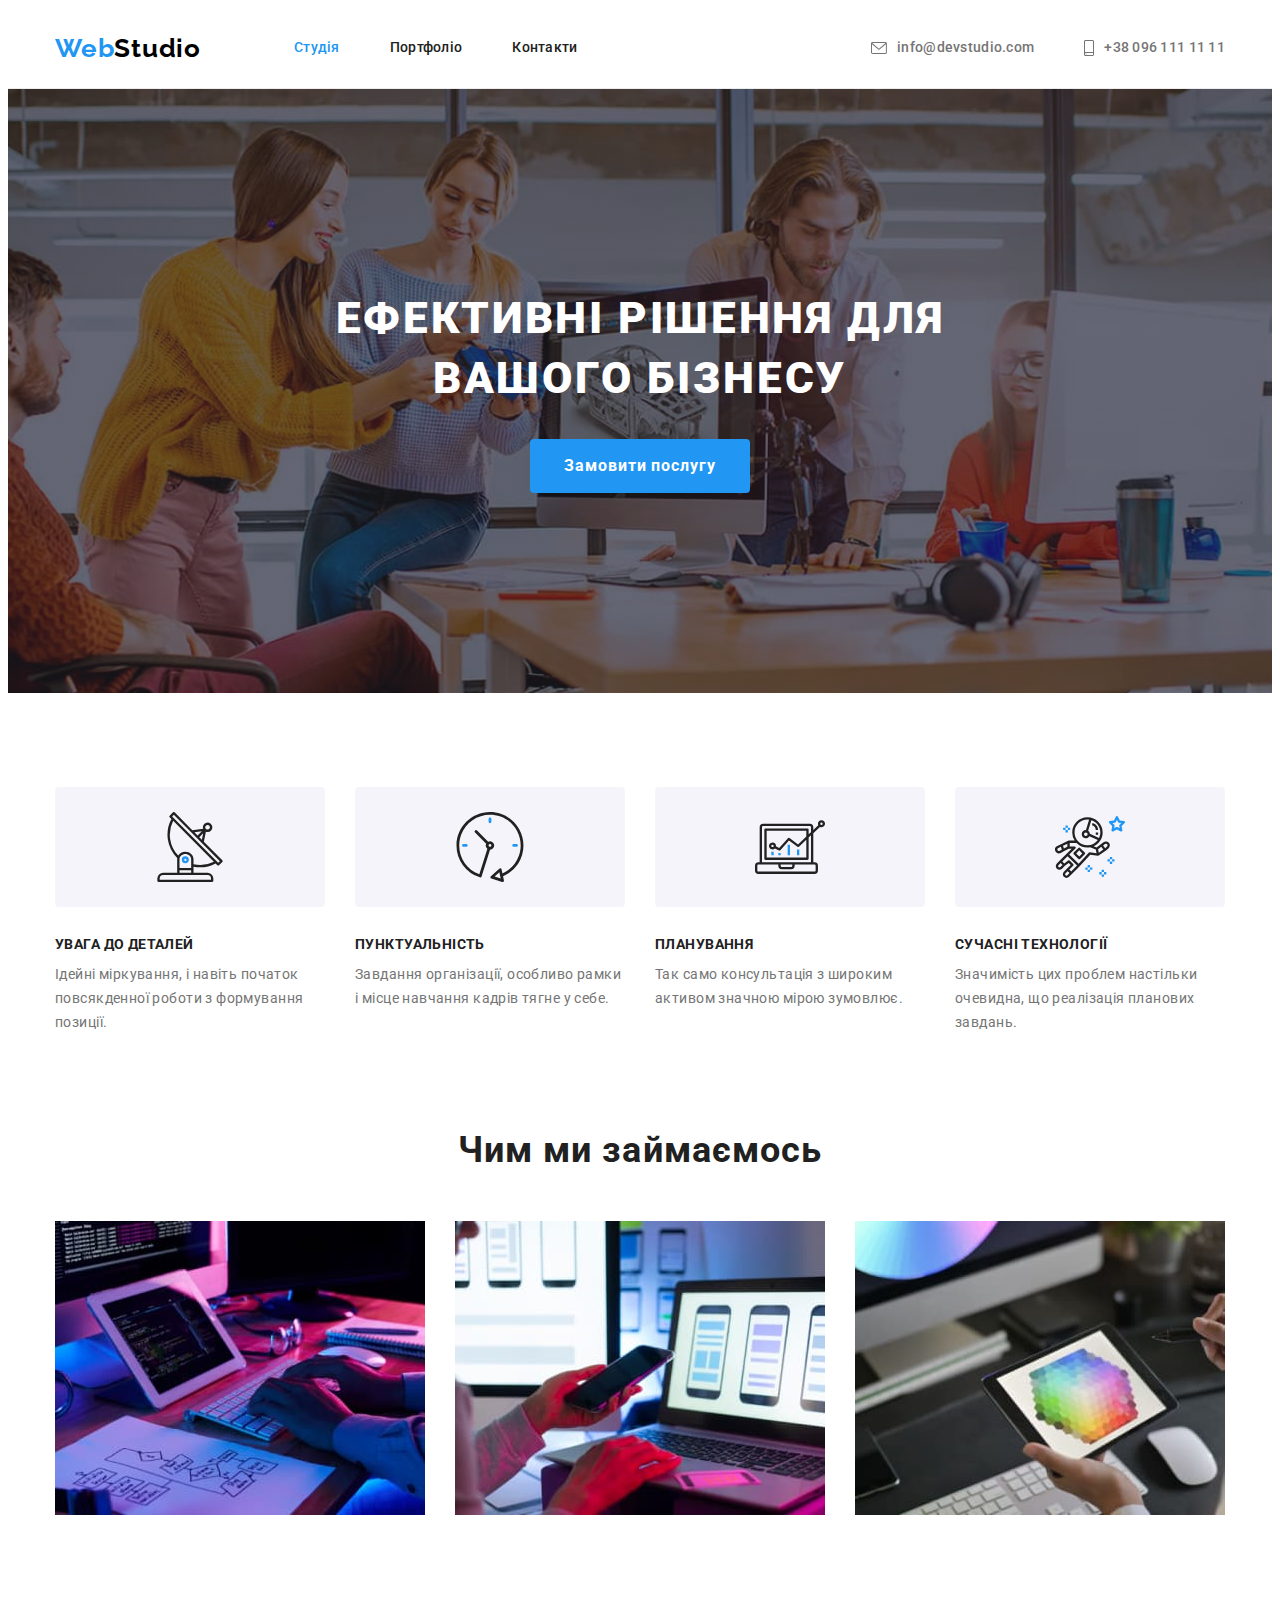
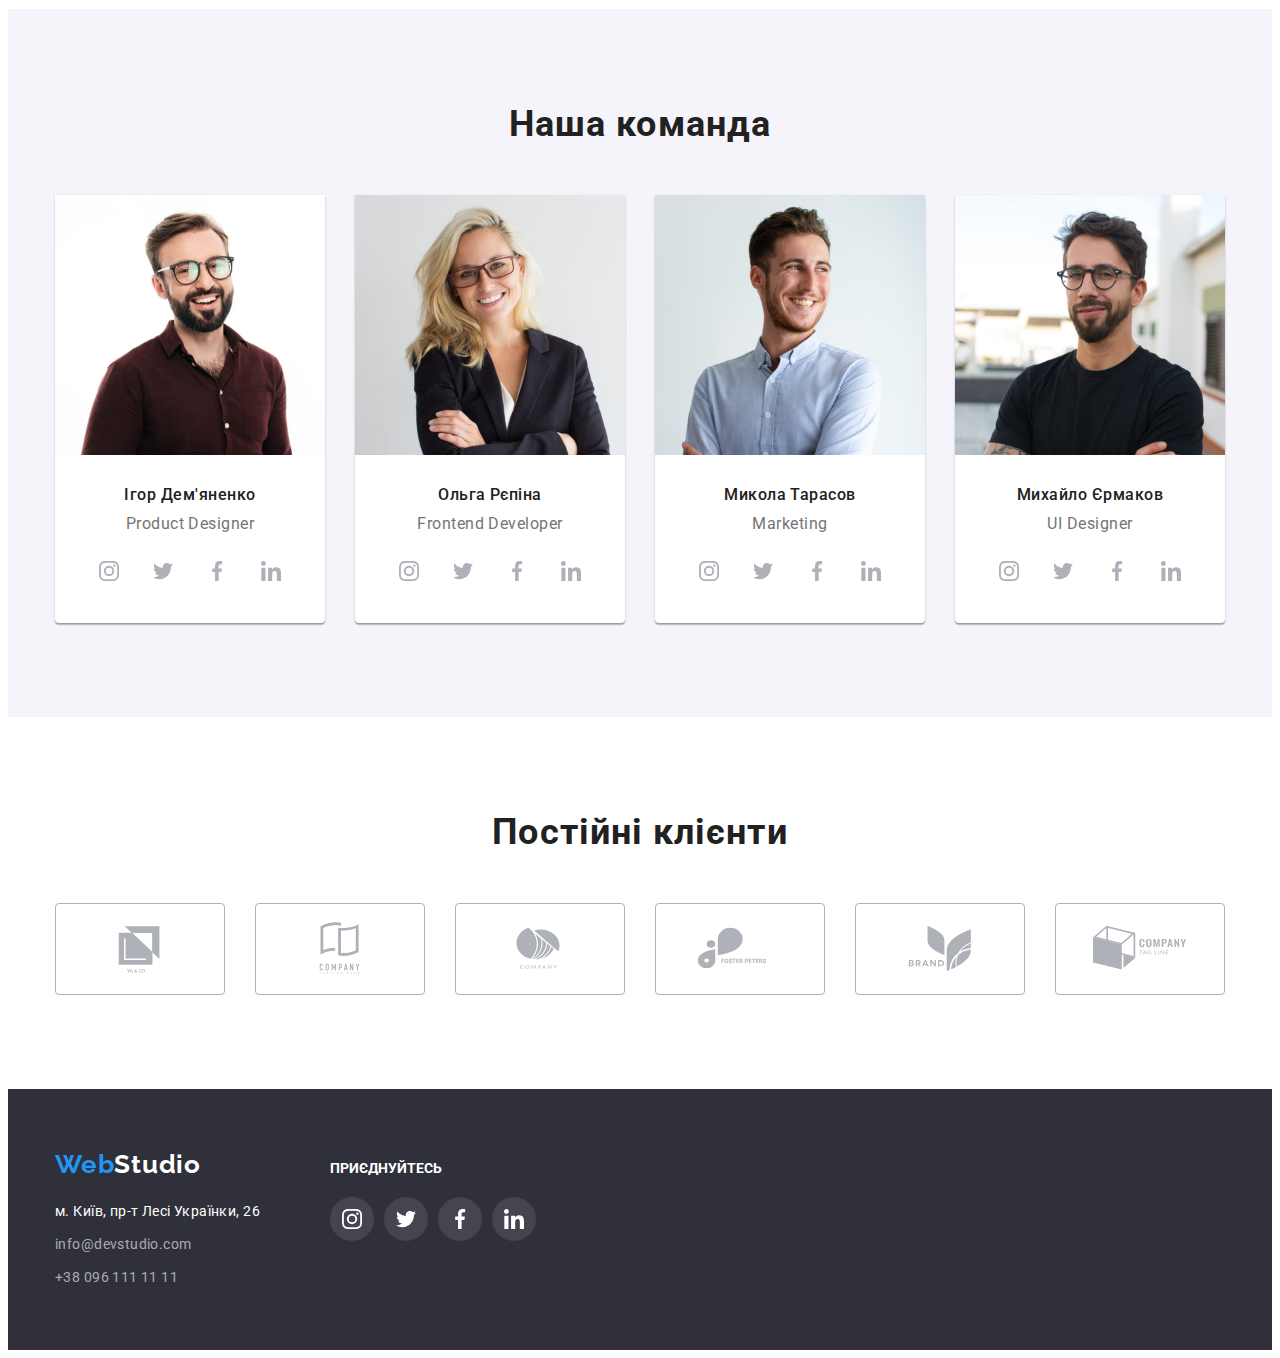
==== index.html @ 2b55fa8c "HW-05 ver1" ====
<!DOCTYPE html>
<html lang="uk">
  <head>
    <meta charset="UTF-8" />
    <meta http-equiv="X-UA-Compatible" content="IE=edge" />
    <meta name="viewport" content="width=device-width, initial-scale=1.0" />
    <title>webstudio</title>
    <link rel="preconnect" href="https://fonts.googleapis.com" />
    <link rel="preconnect" href="https://fonts.gstatic.com" crossorigin />
    <link
      href="https://fonts.googleapis.com/css2?family=Raleway:wght@700&family=Roboto:wght@400;500;700;900&display=swap"
      rel="stylesheet"
    />
    <link
      rel="stylesheet"
      href="https://cdnjs.cloudflare.com/ajax/libs/modern-normalize/1.1.0/modern-normalize.min.css"
      integrity="sha512-wpPYUAdjBVSE4KJnH1VR1HeZfpl1ub8YT/NKx4PuQ5NmX2tKuGu6U/JRp5y+Y8XG2tV+wKQpNHVUX03MfMFn9Q=="
      crossorigin="anonymous"
      referrerpolicy="no-referrer"
    />
    <link rel="stylesheet" href="./css/styles.css" />
  </head>
  <body>
    <header class="header">
      <div class="container header-container">
        <nav class="header-navigation">
          <a class="header-logo link" href="./index.html"
            ><span class="logo-accent">Web</span>Studio</a
          >
          <ul class="container-links list">
            <li>
              <a class="header-link current" href="./index.html">Студія</a>
            </li>
            <li>
              <a class="header-link" href="./portfolio.html">Портфоліо</a>
            </li>
            <li>
              <a class="header-link" href="#">Контакти</a>
            </li>
          </ul>
        </nav>
        <ul class="header-contact list">
          <li>
            <a class="contact-mail" href="mailto:info@devstudio.com">
              <svg class="icon-mail" width="16" height="12">
                <use href="./images/icons.svg#icon-mail"></use>
              </svg>
              info@devstudio.com</a
            >
          </li>
          <li>
            <a class="contact-tel" href="tel:+380961111111">
              <svg class="icon-tel" width="10" height="16">
                <use href="./images/icons.svg#icon-smartphone"></use>
              </svg>
              +38 096 111 11 11</a
            >
          </li>
        </ul>
      </div>
    </header>
    <main class="main">
      <section class="section-hero">
        <h1 class="headline">
          Ефективні рішення для <br />
          вашого бізнесу
        </h1>
        <button class="btn" type="button">Замовити послугу</button>
      </section>
      <section class="section section-benefits">
        <div class="cont-benefits container">
          <h2 class="subject visually-hidden">наші переваги</h2>
          <ul class="benefits-list list">
            <li class="benefits-item">
              <div class="benefits-icon">
                <svg width="70" height="70">
                  <use href="./images/icons.svg#icon-antenna"></use>
                </svg>
              </div>
              <h3 class="subtitle">Увага до деталей</h3>
              <p class="text">
                Ідейні міркування, і навіть початок повсякденної роботи з
                формування позиції.
              </p>
            </li>
            <li class="benefits-item">
              <div class="benefits-icon">
                <svg width="70" height="70">
                  <use href="./images/icons.svg#icon-clock"></use>
                </svg>
              </div>
              <h3 class="subtitle">Пунктуальність</h3>
              <p class="text">
                Завдання організації, особливо рамки і місце навчання кадрів
                тягне у себе.
              </p>
            </li>
            <li class="benefits-item">
              <div class="benefits-icon">
                <svg width="70" height="70">
                  <use href="./images/icons.svg#icon-diagram"></use>
                </svg>
              </div>
              <h3 class="subtitle">Планування</h3>
              <p class="text">
                Так само консультація з широким активом значною мірою зумовлює.
              </p>
            </li>
            <li class="benefits-item">
              <div class="benefits-icon">
                <svg width="70" height="70">
                  <use href="./images/icons.svg#icon-astronaut"></use>
                </svg>
              </div>
              <h3 class="subtitle">Сучасні технології</h3>
              <p class="text">
                Значимість цих проблем настільки очевидна, що реалізація
                планових завдань.
              </p>
            </li>
          </ul>
        </div>
      </section>
      <section class="section section-work">
        <div class="container">
          <h3 class="middle-section">Чим ми займаємось</h3>
          <ul class="work-list list">
            <li>
              <img
                src="./images/hw_img1.jpg"
                alt="людина програмує перед монітором"
                width="370"
                height="294"
              />
            </li>
            <li>
              <img
                src="./images/hw_img2.jpg"
                alt="людина працює за ноутбуком та смартфоном"
                width="370"
                height="294"
              />
            </li>
            <li>
              <img
                src="./images/hw_img3.jpg"
                alt="людина працює на планшеті"
                width="370"
                height="294"
              />
            </li>
          </ul>
        </div>
      </section>
      <section class="section section-team">
        <div class="team-section container">
          <h2 class="team-title">Наша команда</h2>
          <ul class="team-book list">
            <li class="team-list">
              <img
                src="./images/worker1.jpg"
                alt="чоловік в окулярах"
                width="270"
                height="260"
              />
              <div class="team-name">
                <h3 class="team-subtitle">Ігор Дем'яненко</h3>
                <p class="team-text">Product Designer</p>
                <ul class="team-soc-list list">
                  <li class="team-soc-item">
                    <a
                      href="#"
                      class="team-soc-link link"
                      target="_blank"
                      rel="noopener noreferrer nofollow"
                    >
                      <svg class="team-soc-icon" width="20" height="20">
                        <use href="./images/icons.svg#icon-instagram"></use>
                      </svg>
                    </a>
                  </li>
                  <li class="team-soc-item">
                    <a
                      href="#"
                      class="team-soc-link link"
                      target="_blank"
                      rel="noopener noreferrer nofollow"
                    >
                      <svg class="team-soc-icon" width="20" height="20">
                        <use href="./images/icons.svg#icon-twitter"></use>
                      </svg>
                    </a>
                  </li>
                  <li class="team-soc-item">
                    <a
                      href="#"
                      class="team-soc-link link"
                      target="_blank"
                      rel="noopener noreferrer nofollow"
                    >
                      <svg class="team-soc-icon" width="20" height="20">
                        <use href="./images/icons.svg#icon-facebook"></use>
                      </svg>
                    </a>
                  </li>
                  <li class="team-soc-item">
                    <a
                      href="#"
                      class="team-soc-link link"
                      target="_blank"
                      rel="noopener noreferrer nofollow"
                    >
                      <svg class="team-soc-icon" width="20" height="20">
                        <use href="./images/icons.svg#icon-linkedin"></use>
                      </svg>
                    </a>
                  </li>
                </ul>
              </div>
            </li>
            <li class="team-list">
              <img
                src="./images/worker2.jpg"
                alt="жінка в окулярах"
                width="270"
                height="260"
              />
              <div class="team-name">
                <h3 class="team-subtitle">Ольга Рєпіна</h3>
                <p class="team-text">Frontend Developer</p>
                <ul class="team-soc-list list">
                  <li class="team-soc-item">
                    <a
                      href="#"
                      class="team-soc-link link"
                      target="_blank"
                      rel="noopener noreferrer nofollow"
                    >
                      <svg class="team-soc-icon" width="20" height="20">
                        <use href="./images/icons.svg#icon-instagram"></use>
                      </svg>
                    </a>
                  </li>
                  <li class="team-soc-item">
                    <a
                      href="#"
                      class="team-soc-link link"
                      target="_blank"
                      rel="noopener noreferrer nofollow"
                    >
                      <svg class="team-soc-icon" width="20" height="20">
                        <use href="./images/icons.svg#icon-twitter"></use>
                      </svg>
                    </a>
                  </li>
                  <li class="team-soc-item">
                    <a
                      href="#"
                      class="team-soc-link link"
                      target="_blank"
                      rel="noopener noreferrer nofollow"
                    >
                      <svg class="team-soc-icon" width="20" height="20">
                        <use href="./images/icons.svg#icon-facebook"></use>
                      </svg>
                    </a>
                  </li>
                  <li class="team-soc-item">
                    <a
                      href="#"
                      class="team-soc-link link"
                      target="_blank"
                      rel="noopener noreferrer nofollow"
                    >
                      <svg class="team-soc-icon" width="20" height="20">
                        <use href="./images/icons.svg#icon-linkedin"></use>
                      </svg>
                    </a>
                  </li>
                </ul>
              </div>
            </li>
            <li class="team-list">
              <img
                src="./images/worker3.jpg"
                alt="хлопець посміхається"
                width="270"
                height="260"
              />
              <div class="team-name">
                <h3 class="team-subtitle">Микола Тарасов</h3>
                <p class="team-text">Marketing</p>
                <ul class="team-soc-list list">
                  <li class="team-soc-item">
                    <a
                      href="#"
                      class="team-soc-link link"
                      target="_blank"
                      rel="noopener noreferrer nofollow"
                    >
                      <svg class="team-soc-icon" width="20" height="20">
                        <use href="./images/icons.svg#icon-instagram"></use>
                      </svg>
                    </a>
                  </li>
                  <li class="team-soc-item">
                    <a
                      href="#"
                      class="team-soc-link link"
                      target="_blank"
                      rel="noopener noreferrer nofollow"
                    >
                      <svg class="team-soc-icon" width="20" height="20">
                        <use href="./images/icons.svg#icon-twitter"></use>
                      </svg>
                    </a>
                  </li>
                  <li class="team-soc-item">
                    <a
                      href="#"
                      class="team-soc-link link"
                      target="_blank"
                      rel="noopener noreferrer nofollow"
                    >
                      <svg class="team-soc-icon" width="20" height="20">
                        <use href="./images/icons.svg#icon-facebook"></use>
                      </svg>
                    </a>
                  </li>
                  <li class="team-soc-item">
                    <a
                      href="#"
                      class="team-soc-link link"
                      target="_blank"
                      rel="noopener noreferrer nofollow"
                    >
                      <svg class="team-soc-icon" width="20" height="20">
                        <use href="./images/icons.svg#icon-linkedin"></use>
                      </svg>
                    </a>
                  </li>
                </ul>
              </div>
            </li>
            <li class="team-list">
              <img
                src="./images/worker4.jpg"
                alt="чоловік в окулярах"
                width="270"
                height="260"
              />
              <div class="team-name">
                <h3 class="team-subtitle">Михайло Єрмаков</h3>
                <p class="team-text">UI Designer</p>
                <ul class="team-soc-list list">
                  <li class="team-soc-item">
                    <a
                      href="#"
                      class="team-soc-link link"
                      target="_blank"
                      rel="noopener noreferrer nofollow"
                    >
                      <svg class="team-soc-icon" width="20" height="20">
                        <use href="./images/icons.svg#icon-instagram"></use>
                      </svg>
                    </a>
                  </li>
                  <li class="team-soc-item">
                    <a
                      href="#"
                      class="team-soc-link link"
                      target="_blank"
                      rel="noopener noreferrer nofollow"
                    >
                      <svg class="team-soc-icon" width="20" height="20">
                        <use href="./images/icons.svg#icon-twitter"></use>
                      </svg>
                    </a>
                  </li>
                  <li class="team-soc-item">
                    <a
                      href="#"
                      class="team-soc-link link"
                      target="_blank"
                      rel="noopener noreferrer nofollow"
                    >
                      <svg class="team-soc-icon" width="20" height="20">
                        <use href="./images/icons.svg#icon-facebook"></use>
                      </svg>
                    </a>
                  </li>
                  <li class="team-soc-item">
                    <a
                      href="#"
                      class="team-soc-link link"
                      target="_blank"
                      rel="noopener noreferrer nofollow"
                    >
                      <svg class="team-soc-icon" width="20" height="20">
                        <use href="./images/icons.svg#icon-linkedin"></use>
                      </svg>
                    </a>
                  </li>
                </ul>
              </div>
            </li>
          </ul>
        </div>
      </section>
      <section class="clients-section section">
        <div class="container">
          <h2 class="clients-title">Постійні клієнти</h2>
          <ul class="clients-list list">
            <li class="clients-item">
              <a href="#" class="clients-link link">
                <svg class="clients-icon" width="106" height="60">
                  <use href="./images/icons.svg#icon-logo1"></use>
                </svg>
              </a>
            </li>
            <li class="clients-item">
              <a href="#" class="clients-link link">
                <svg class="clients-icon" width="106" height="60">
                  <use href="./images/icons.svg#icon-logo2"></use>
                </svg>
              </a>
            </li>
            <li class="clients-item">
              <a href="#" class="clients-link link">
                <svg class="clients-icon" width="106" height="60">
                  <use href="./images/icons.svg#icon-logo3"></use>
                </svg>
              </a>
            </li>
            <li class="clients-item">
              <a href="#" class="clients-link link">
                <svg class="clients-icon" width="106" height="60">
                  <use href="./images/icons.svg#icon-logo4"></use>
                </svg>
              </a>
            </li>
            <li class="clients-item">
              <a href="#" class="clients-link link">
                <svg class="clients-icon" width="106" height="60">
                  <use href="./images/icons.svg#icon-logo5"></use>
                </svg>
              </a>
            </li>
            <li class="clients-item">
              <a href="#" class="clients-link link">
                <svg class="clients-icon" width="106" height="60">
                  <use href="./images/icons.svg#icon-logo6"></use>
                </svg>
              </a>
            </li>
          </ul>
        </div>
      </section>
    </main>
    <footer class="footer">
      <div class="all-footer container">
        <div class="left-footer">
          <a class="footer-logo link" href="./index.html"
            ><span class="logo-accent">Web</span>Studio</a
          >
          <address>
            <ul class="list">
              <li>
                <a
                  class="map"
                  href="https://goo.gl/maps/CPtrU1FHBa2aNyZL9"
                  target="_blank"
                  rel="noopener noreferrer nofollow"
                >
                  м. Київ, пр-т Лесі Українки, 26</a
                >
              </li>
              <li class="footer-mail">
                <a class="footer-contact" href="mailto:info@devstudio.com"
                  >info@devstudio.com</a
                >
              </li>
              <li class="footer-tel">
                <a class="footer-contact" href="tel:+380961111111"
                  >+38 096 111 11 11</a
                >
              </li>
            </ul>
          </address>
        </div>
        <div class="footcont-soc">
          <h2 class="footer-soc-title">приєднуйтесь</h2>
          <ul class="footer-soc-list list">
            <li class="footer-soc-item">
              <a
                href="#"
                class="footer-soc-link link"
                target="_blank"
                rel="noopener noreferrer nofollow"
              >
                <svg class="footer-soc-icon" width="20" height="20">
                  <use href="./images/icons.svg#icon-instagram"></use>
                </svg>
              </a>
            </li>
            <li class="footer-soc-item">
              <a
                href="#"
                class="footer-soc-link link"
                target="_blank"
                rel="noopener noreferrer nofollow"
              >
                <svg class="footer-soc-icon" width="20" height="20">
                  <use href="./images/icons.svg#icon-twitter"></use>
                </svg>
              </a>
            </li>
            <li class="footer-soc-item">
              <a
                href="#"
                class="footer-soc-link link"
                target="_blank"
                rel="noopener noreferrer nofollow"
              >
                <svg class="footer-soc-icon" width="20" height="20">
                  <use href="./images/icons.svg#icon-facebook"></use>
                </svg>
              </a>
            </li>
            <li class="footer-soc-item">
              <a
                href="#"
                class="footer-soc-link link"
                target="_blank"
                rel="noopener noreferrer nofollow"
              >
                <svg class="footer-soc-icon" width="20" height="20">
                  <use href="./images/icons.svg#icon-linkedin"></use>
                </svg>
              </a>
            </li>
          </ul>
        </div>
      </div>
    </footer>
  </body>
</html>
---- css/styles.css ----
:root {
  --primary-text-color: #757575;
  --title-text-color: #000000;
  --accent-color: #2196f3;
  --caption-text-color: #212121;
  --title-background-color: #2f303a;
  --btn-hover-bgcolor: #188ce8;

  /*наша команда*/
  --section-backgraund-color: #ffffff;
  --footer-contact-color: rgba(255, 255, 255, 0.6);
  --filter-bg-color: #f5f4fa;
  --soc-icon-color: #afb1b8;
}
html {
  box-sizing: border-box;
}
*,
*::before,
*::after {
  box-sizing: inherit;
}
h1,
h2,
h3,
h4,
h5,
h6 {
  margin: 0;
}
ul,
ol {
  margin: 0;
  padding-left: 0;
}
address {
  font-style: normal;
}
img {
  display: block;
  max-width: 100%;
  height: auto;
}
body {
  font-family: "Roboto", sans-serif;
  color: var(--primary-text-color);
  background-color: var(--section-backgraund-color);
}
/*клас конейнера загальний для div*/
.container {
  width: 1200px;
  padding-left: 15px;
  padding-right: 15px;
  margin: 0 auto;
}
.link {
  text-decoration: none;
}
.list {
  list-style: none;
}
/*---Header---*/
.header {
  border-bottom: 1px solid rgba(236, 236, 236, 1);
}
.header-container {
  display: flex;
  align-items: center;
}
.header-navigation {
  display: flex;
  align-items: center;
}
.header-logo {
  margin-right: 93px;
  font-family: "Raleway";
  font-style: normal;
  font-weight: 700;
  font-size: 26px;
  line-height: 1.19;
  letter-spacing: 0.03em;
  color: var(--title-text-color);
}
.logo-accent {
  font-family: "Raleway", sans-serif;
  font-style: normal;
  font-weight: 700;
  font-size: 26px;
  line-height: 1.19;
  letter-spacing: 0.03em;
  color: var(--accent-color);
}

.container-links {
  display: flex;
  gap: 50px;
}

.header-link {
  display: block;
  gap: 50px;
  padding-top: 32px;
  padding-bottom: 32px;

  font-weight: 500;
  font-size: 14px;
  line-height: 1.14;
  letter-spacing: 0.02em;
  color: var(--caption-text-color);
  text-decoration: none;
}
.header-link:hover,
.header-link:focus {
  color: var(--accent-color);
}
.header-contact {
  display: flex;
  gap: 50px;
  margin-left: auto;
}
.contact-mail,
.contact-tel {
  display: flex;
  padding-top: 32px;
  padding-bottom: 32px;

  font-weight: 500;
  font-size: 14px;
  line-height: 1.14;
  letter-spacing: 0.02em;
  color: var(--primary-text-color);
  text-decoration: none;
  align-items: center;
}
.icon-mail {
  display: inline-block;
  margin-right: 10px;
  fill: var(--primary-text-color);
}
.icon-tel {
  display: inline-block;
  margin-right: 10px;
  fill: var(--primary-text-color);
}

.contact-mail:hover .icon-mail,
.contact-mail:focus .icon-mail {
  fill: var(--accent-color);
}
.contact-tel:hover .icon-tel,
.contact-tel:focus .icon-tel {
  fill: var(--accent-color);
}
.contact-mail:hover,
.contact-mail:focus {
  color: var(--accent-color);
}
.contact-tel:hover,
.contact-tel:focus {
  color: var(--accent-color);
}
/*---HERO---*/
.section-hero {
  padding-top: 200px;
  padding-bottom: 200px;
  background-color: #c4c4c4;
  background-image: linear-gradient(
      rgba(47, 48, 58, 0.4),
      rgba(47, 48, 58, 0.4)
    ),
    url(../images/hero-bg.jpg);
  background-repeat: no-repeat;
  background-position: center;
  background-size: cover;
  max-width: 1600px;
  margin-left: auto;
  margin-right: auto;
  text-align: center;
}
.headline {
  margin-top: 0;
  margin-bottom: 30px;
  font-weight: 900;
  font-size: 44px;
  line-height: 1.36;
  text-align: center;
  letter-spacing: 0.06em;
  text-transform: uppercase;
  color: var(--section-backgraund-color);
}

.btn {
  min-width: 216px;
  padding: 10px 32px;
  border-radius: 4px;
  border-color: transparent;

  font-family: inherit;
  font-style: normal;
  font-weight: 700;
  font-size: 16px;
  line-height: 1.88;
  letter-spacing: 0.06em;
  color: var(--section-backgraund-color);
  background-color: var(--accent-color);
  cursor: pointer;
}
.btn:hover,
.btn:focus {
  background-color: var(--btn-hover-bgcolor);
  box-shadow: 0px 4px 4px rgba(0, 0, 0, 0.15);
  border-radius: 4px;
}
/*---Portfolio---*/
.filter-container {
  margin-bottom: 8px;
}
.section-filter {
  padding-top: 94px;
  padding-bottom: 94px;
}

.filter-list {
  display: flex;
  justify-content: center;
  gap: 8px;
}

.filter-btn {
  padding: 6px 22px;
  border: transparent;
  border-radius: 4px;
  gap: 8px;

  font-family: inherit;
  font-style: normal;
  font-weight: 500;
  font-size: 16px;
  line-height: 1.63;
  text-align: center;
  letter-spacing: 0.03em;
  color: var(--caption-text-color);
  background-color: var(--filter-bg-color);
  cursor: pointer;
}
.filter-btn:hover,
.filter-btn:focus {
  color: var(--section-backgraund-color);
  background-color: var(--accent-color);
  box-shadow: 0px 3px 1px rgba(0, 0, 0, 0.1), 0px 1px 2px rgba(0, 0, 0, 0.08),
    0px 2px 2px rgba(0, 0, 0, 0.12);
}
.visually-hidden {
  position: absolute;
  white-space: nowrap;
  width: 1px;
  height: 1px;
  overflow: hidden;
  border: 0;
  padding: 0;
  clip: rect(0 0 0 0);
  clip-path: inset(50%);
  margin: -1px;
}

.project-title {
  visibility: hidden;
  margin-bottom: 0px;
  font-size: 0px;
}
/*---Проекти-Контейнер-сітка---*/
.project-list {
  display: flex;
  flex-wrap: wrap;
  margin-top: 50px;
  gap: 30px;
}

.project-content {
  padding-top: 20px;
  padding-bottom: 20px;
  padding-left: 24px;
  padding-right: 24px;
  border-left: 1px solid #eeeeee;
  border-right: 1px solid #eeeeee;
  border-bottom: 1px solid #eeeeee;
}
/*---Наші переваги---*/
.section {
  padding-top: 94px;
  padding-bottom: 0px;
}
.cont-benefits {
  display: block;
}
.benefits-list {
  display: flex;
  flex-wrap: wrap;
}
.benefits-item {
  width: 270px;
  margin-right: 30px;
}
.benefits-list .benefits-item:nth-child(4n) {
  margin-right: 0px;
}
.subtitle {
  margin-bottom: 10px;

  font-weight: 700;
  font-size: 14px;
  line-height: 1.14;
  letter-spacing: 0.03em;
  text-transform: uppercase;
  color: var(--caption-text-color);
}
.text {
  margin-top: 0px;
  margin-bottom: 0px;

  font-size: 14px;
  line-height: 1.71;
  letter-spacing: 0.03em;
  color: var(--primary-text-color);
}
.benefits-icon {
  width: 270px;
  height: 120px;
  background-color: var(--filter-bg-color);
  border-radius: 4px;
  margin-bottom: 30px;
  display: flex;
  align-items: center;
  justify-content: center;
}
/*---Чим ми займаємось---*/
.section-work {
  padding-bottom: 94px;
}
.work-list {
  display: flex;
  gap: 30px;
}
.middle-section {
  margin-bottom: 50px;

  font-weight: 700;
  font-size: 36px;
  line-height: 42px;
  text-align: center;
  letter-spacing: 0.03em;
  color: var(--caption-text-color);
}
/*---Наша команда---*/
.section-team {
  padding-bottom: 94px;
  background-color: var(--filter-bg-color);
}
.team-title {
  margin-bottom: 50px;

  font-weight: 700;
  font-size: 36px;
  line-height: 1.17;
  text-align: center;
  letter-spacing: 0.03em;
  color: var(--caption-text-color);
}
.team-section {
  text-align: center;
}
.team-book {
  display: flex;
  gap: 30px;
}
.team-list {
  background-color: var(--section-backgraund-color);
  box-shadow: 0px 1px 3px rgba(0, 0, 0, 0.12), 0px 1px 1px rgba(0, 0, 0, 0.14),
    0px 2px 1px rgba(0, 0, 0, 0.2);
  border-radius: 0px 0px 4px 4px;
}
.team-name {
  padding-top: 30px;
  padding-bottom: 30px;
}
.team-subtitle {
  font-weight: 500;
  font-size: 16px;
  line-height: 1.19;
  text-align: center;
  letter-spacing: 0.03em;
  color: var(--caption-text-color);
}
.team-text {
  margin-top: 10px;
  margin-bottom: 16px;

  font-size: 16px;
  line-height: 1.19;
  text-align: center;
  letter-spacing: 0.03em;
  color: var(--primary-text-color);
}
.team-soc-list {
  display: flex;
  justify-content: center;
  gap: 10px;
}
.team-soc-item {
  width: 44px;
  height: 44px;
}
.team-soc-link {
  width: 100%;
  height: 100%;
  border-radius: 50%;
  display: flex;
  align-items: center;
  justify-content: center;
}
.team-soc-link:hover,
.team-soc-link:focus {
  background-color: var(--accent-color);
}
.team-soc-icon {
  fill: var(--soc-icon-color);
}
.team-soc-link:hover .team-soc-icon,
.team-soc-link:focus .team-soc-icon {
  fill: var(--section-backgraund-color);
}
.project-link {
  display: block;
  text-decoration: none;
}
.project-link:hover,
.project-link:focus {
  box-shadow: 0px 1px 1px rgba(0, 0, 0, 0.12), 0px 4px 4px rgba(0, 0, 0, 0.06),
    1px 4px 6px rgba(0, 0, 0, 0.16);
}
.project-caption {
  font-weight: 700;
  font-size: 18px;
  line-height: 2;
  letter-spacing: 0.06em;
  color: var(--caption-text-color);
}
.project-text {
  margin-top: 4px;
  margin-bottom: 0;

  font-size: 16px;
  line-height: 1.88;
  letter-spacing: 0.03em;
  color: var(--primary-text-color);
}
/*---Клієнти---*/
.clients-section {
  padding-bottom: 94px;
}
.clients-title {
  font-weight: 700;
  font-size: 36px;
  line-height: 1.17;
  text-align: center;
  letter-spacing: 0.03em;
  color: var(--caption-text-color);
  margin-bottom: 50px;
}
.clients-list {
  display: flex;
  gap: 30px;
}

.clients-item {
  width: 170px;
  height: 92px;
}
.clients-link {
  width: 100%;
  height: 100%;
  border: 1px solid #afb1b8;
  border-radius: 4px;
  display: flex;
  align-items: center;
  justify-content: center;
}

.clients-icon {
  fill: var(--soc-icon-color);
}
.clients-link:hover,
.clients-link:focus {
  border: 1px solid #2196f3;
}
.clients-link:hover .clients-icon,
.clients-link:focus .clients-icon {
  fill: var(--accent-color);
}
/*---Footer---*/
.footer {
  padding-top: 60px;
  padding-bottom: 60px;
  background-color: var(--title-background-color);
}
address {
  margin-top: 20px;
}
.map {
  font-size: 14px;
  line-height: 1.71;
  letter-spacing: 0.03em;
  color: var(--section-backgraund-color);
  text-decoration: none;
}
.map:hover,
.map:focus {
  color: var(--accent-color);
}
.footer-mail {
  margin-top: 9px;
}
.footer-tel {
  margin-top: 9px;
}
.footer-contact {
  margin-top: 9px;

  font-size: 14px;
  line-height: 1.71;
  letter-spacing: 0.03em;
  color: var(--footer-contact-color);
  text-decoration: none;
}
.footer-contact:hover,
.footer-contact:focus {
  color: var(--accent-color);
}
.footer-logo {
  font-family: "Raleway";
  font-style: normal;
  font-weight: 700;
  font-size: 26px;
  line-height: 1.19;
  letter-spacing: 0.03em;
  color: var(--section-backgraund-color);
}
.current {
  color: var(--accent-color);
}
.all-footer {
  display: flex;
  align-items: baseline;
}
.left-footer {
  margin-right: 70px;
}
.footer-soc-title {
  margin-bottom: 20px;
  color: var(--section-backgraund-color);
  font-size: 14px;
  font-weight: 700;
  line-height: 1.14;
  text-transform: uppercase;
}
.footer-soc-list {
  display: flex;

  padding-left: 0px;
  margin: 0px;
  gap: 10px;
}
.footer-soc-link:hover,
.footer-soc-link:focus {
  background-color: var(--accent-color);
}
.footer-soc-link {
  display: flex;
  width: 44px;
  height: 44px;
  border-radius: 50%;
  align-items: center;
  justify-content: center;
  background-color: rgba(255, 255, 255, 0.1);
}

.footer-soc-icon {
  fill: var(--section-backgraund-color);
}
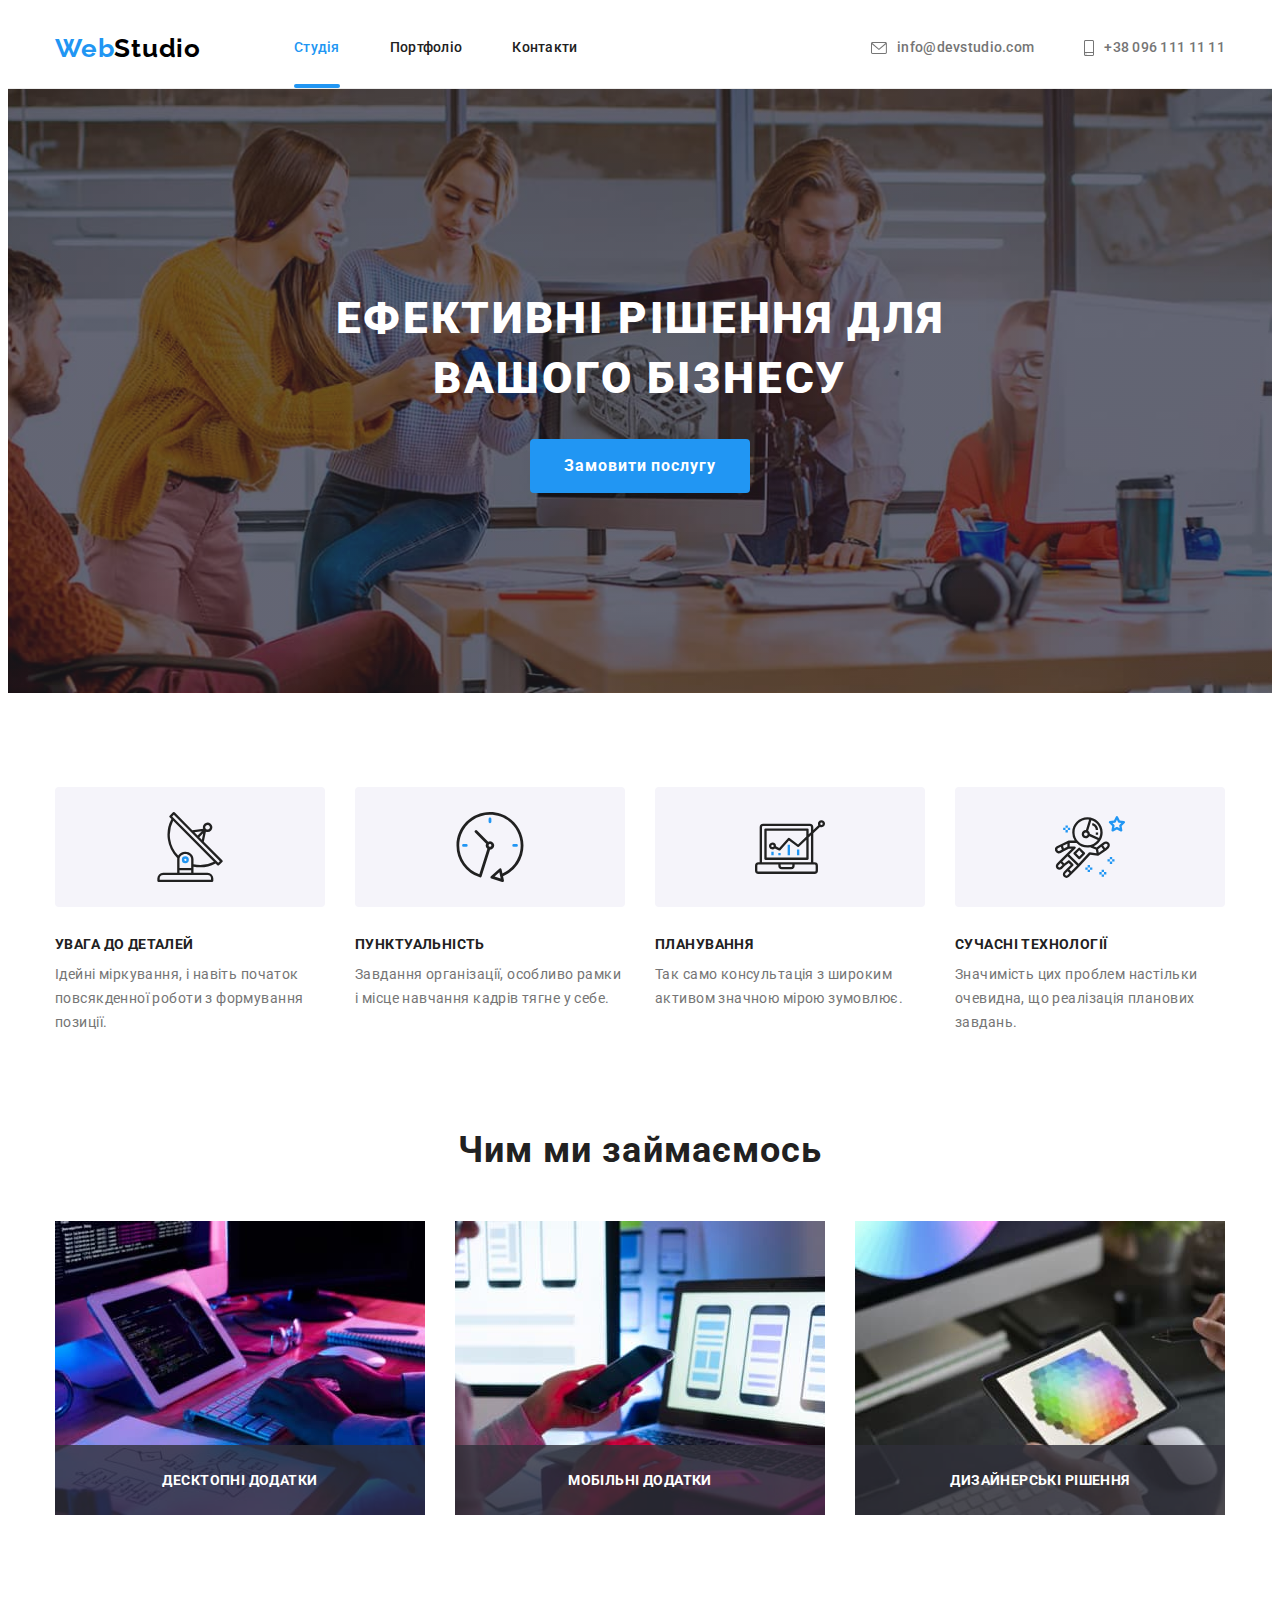
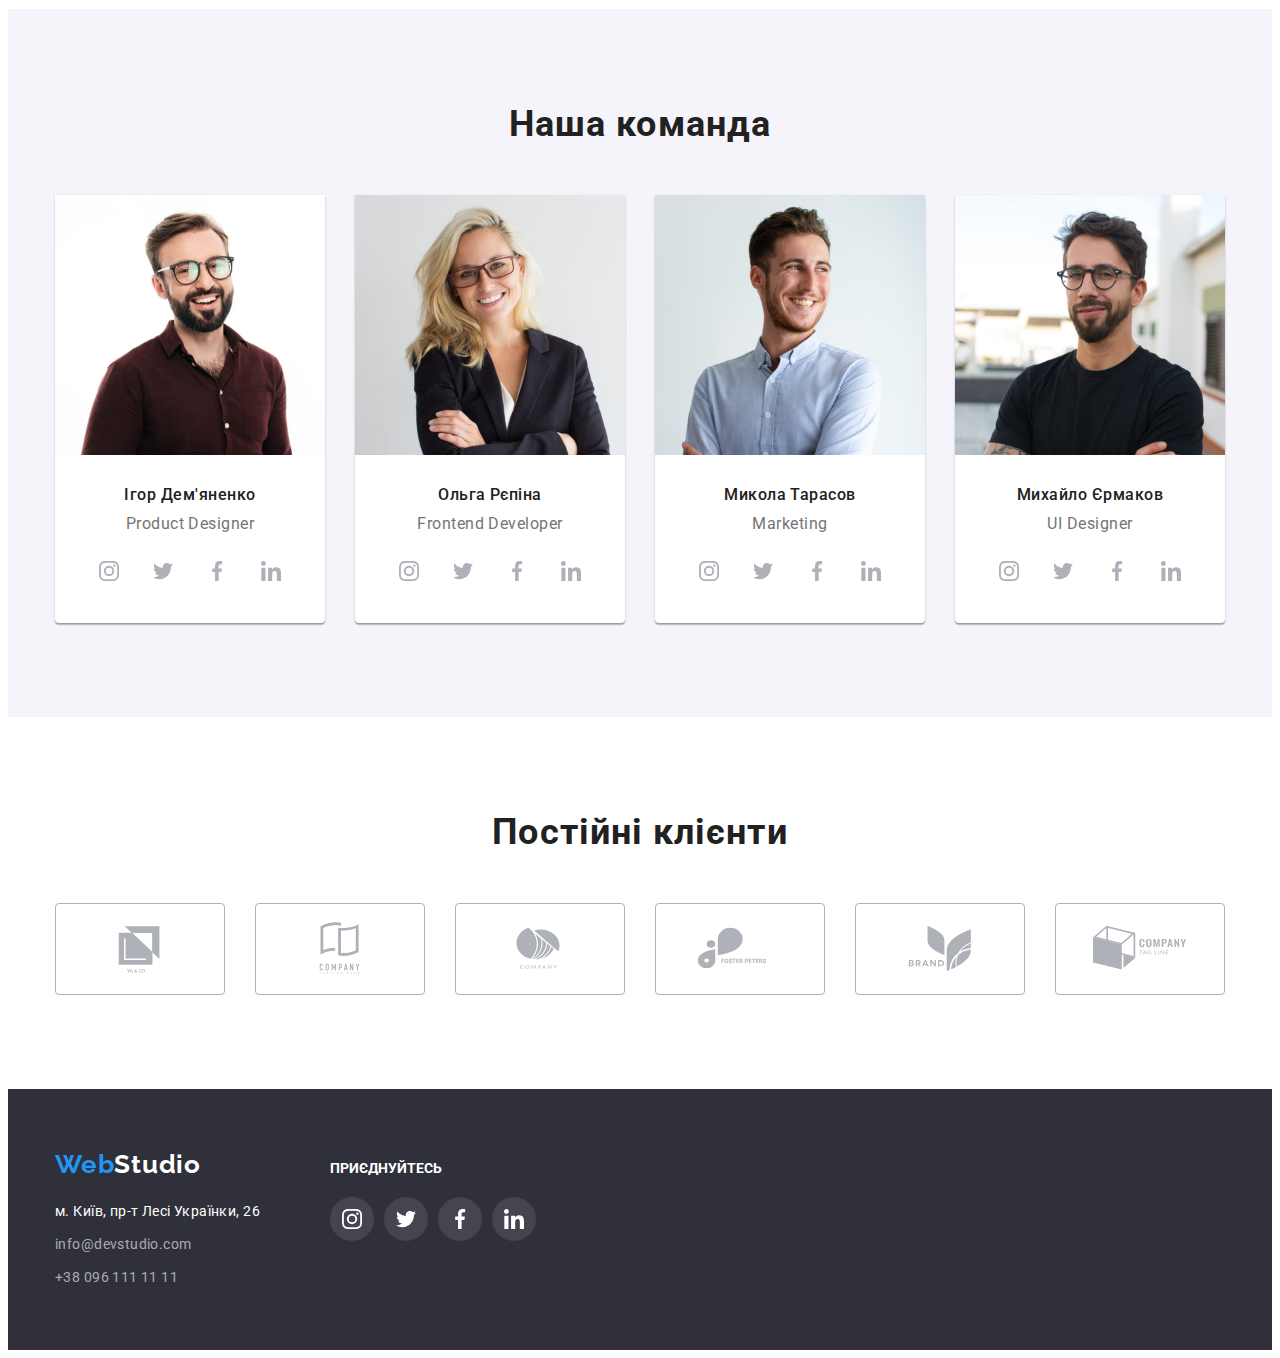
==== commit 019c5853: "HW-05 ver2" ====
--- a/index.html
+++ b/index.html
@@ -28,7 +28,7 @@
             ><span class="logo-accent">Web</span>Studio</a
           >
           <ul class="container-links list">
-            <li>
+            <li class="list-navi">
               <a class="header-link current" href="./index.html">Студія</a>
             </li>
             <li>
@@ -65,7 +65,9 @@
           Ефективні рішення для <br />
           вашого бізнесу
         </h1>
-        <button class="btn" type="button">Замовити послугу</button>
+        <button class="btn" type="button" data-modal-open>
+          Замовити послугу
+        </button>
       </section>
       <section class="section section-benefits">
         <div class="cont-benefits container">
@@ -132,6 +134,9 @@
                 width="370"
                 height="294"
               />
+              <div class="work-lable">
+                <h4 class="work-title">Десктопні додатки</h4>
+              </div>
             </li>
             <li>
               <img
@@ -140,6 +145,9 @@
                 width="370"
                 height="294"
               />
+              <div class="work-lable">
+                <h4 class="work-title">Мобільні додатки</h4>
+              </div>
             </li>
             <li>
               <img
@@ -148,6 +156,9 @@
                 width="370"
                 height="294"
               />
+              <div class="work-lable">
+                <h4 class="work-title">Дизайнерські рішення</h4>
+              </div>
             </li>
           </ul>
         </div>
@@ -543,5 +554,15 @@
         </div>
       </div>
     </footer>
+    <div class="backdrop is-hidden" data-modal>
+      <div class="modal">
+        <button type="button" class="modal-close" data-modal-close>
+          <svg class="modal-clos-icon" width="18" height="18">
+            <use href="./images/icons.svg#icon-modal-close"></use>
+          </svg>
+        </button>
+      </div>
+    </div>
+    <script src="./js/modal.js"></script>
   </body>
 </html>
--- a/css/styles.css
+++ b/css/styles.css
@@ -6,7 +6,6 @@
   --title-background-color: #2f303a;
   --btn-hover-bgcolor: #188ce8;
 
-  /*наша команда*/
   --section-backgraund-color: #ffffff;
   --footer-contact-color: rgba(255, 255, 255, 0.6);
   --filter-bg-color: #f5f4fa;
@@ -108,11 +107,31 @@
   letter-spacing: 0.02em;
   color: var(--caption-text-color);
   text-decoration: none;
+
+  transition-property: color;
+  transition-duration: 250ms;
+  transition-timing-function: cubic-bezier(0.4, 0, 0.2, 1);
 }
 .header-link:hover,
 .header-link:focus {
   color: var(--accent-color);
 }
+/*нижня полоса*/
+.list-navi {
+  position: relative;
+}
+.current::after {
+  position: absolute;
+  content: "";
+  width: 100%;
+  height: 4px;
+  border-radius: 2px;
+  left: 0;
+  bottom: 0;
+  display: flex;
+  background-color: var(--accent-color);
+}
+
 .header-contact {
   display: flex;
   gap: 50px;
@@ -131,16 +150,26 @@
   color: var(--primary-text-color);
   text-decoration: none;
   align-items: center;
+
+  transition-property: color;
+  transition-duration: 250ms;
+  transition-timing-function: cubic-bezier(0.4, 0, 0.2, 1);
 }
 .icon-mail {
   display: inline-block;
   margin-right: 10px;
   fill: var(--primary-text-color);
+  transition-property: fill;
+  transition-duration: 250ms;
+  transition-timing-function: cubic-bezier(0.4, 0, 0.2, 1);
 }
 .icon-tel {
   display: inline-block;
   margin-right: 10px;
   fill: var(--primary-text-color);
+  transition-property: fill;
+  transition-duration: 250ms;
+  transition-timing-function: cubic-bezier(0.4, 0, 0.2, 1);
 }
 
 .contact-mail:hover .icon-mail,
@@ -204,6 +233,10 @@
   color: var(--section-backgraund-color);
   background-color: var(--accent-color);
   cursor: pointer;
+
+  transition-property: background-color;
+  transition-duration: 250ms;
+  transition-timing-function: cubic-bezier(0.4, 0, 0.2, 1);
 }
 .btn:hover,
 .btn:focus {
@@ -242,6 +275,10 @@
   color: var(--caption-text-color);
   background-color: var(--filter-bg-color);
   cursor: pointer;
+
+  transition-property: color, background-color, box-shadow;
+  transition-duration: 250ms;
+  transition-timing-function: cubic-bezier(0.4, 0, 0.2, 1);
 }
 .filter-btn:hover,
 .filter-btn:focus {
@@ -285,6 +322,30 @@
   border-right: 1px solid #eeeeee;
   border-bottom: 1px solid #eeeeee;
 }
+.portfolio-top-wrap {
+  position: relative;
+  overflow: hidden;
+}
+.portfolio-text {
+  margin: 0;
+  font-size: 18px;
+  line-height: 1.56;
+  letter-spacing: 0.03em;
+  color: var(--section-backgraund-color);
+  background-color: rgba(33, 150, 243, 0.9);
+  padding: 63px 24px;
+
+  position: absolute;
+  width: 100%;
+  height: 100%;
+  top: 0;
+  transform: translateY(100%);
+  transition: transform 250ms cubic-bezier(0.4, 0, 0.2, 1);
+  overflow: auto;
+}
+.project-item:hover .portfolio-text {
+  transform: translateY(0);
+}
 /*---Наші переваги---*/
 .section {
   padding-top: 94px;
@@ -340,6 +401,7 @@
 .work-list {
   display: flex;
   gap: 30px;
+  position: relative;
 }
 .middle-section {
   margin-bottom: 50px;
@@ -351,6 +413,22 @@
   letter-spacing: 0.03em;
   color: var(--caption-text-color);
 }
+
+.work-title {
+  font-size: 14px;
+  line-height: 16px;
+  text-align: center;
+  letter-spacing: 0.03em;
+  text-transform: uppercase;
+  color: var(--section-backgraund-color);
+  background-color: rgba(47, 48, 58, 0.8);
+  padding-top: 27px;
+  padding-bottom: 27px;
+  position: absolute;
+  width: 370px;
+  top: 224px;
+}
+
 /*---Наша команда---*/
 .section-team {
   padding-bottom: 94px;
@@ -417,6 +495,10 @@
   display: flex;
   align-items: center;
   justify-content: center;
+
+  transition-property: background-color;
+  transition-duration: 250ms;
+  transition-timing-function: cubic-bezier(0.4, 0, 0.2, 1);
 }
 .team-soc-link:hover,
 .team-soc-link:focus {
@@ -424,6 +506,10 @@
 }
 .team-soc-icon {
   fill: var(--soc-icon-color);
+
+  transition-property: fill;
+  transition-duration: 250ms;
+  transition-timing-function: cubic-bezier(0.4, 0, 0.2, 1);
 }
 .team-soc-link:hover .team-soc-icon,
 .team-soc-link:focus .team-soc-icon {
@@ -432,6 +518,9 @@
 .project-link {
   display: block;
   text-decoration: none;
+  transition-property: box-shadow;
+  transition-duration: 250ms;
+  transition-timing-function: cubic-bezier(0.4, 0, 0.2, 1);
 }
 .project-link:hover,
 .project-link:focus {
@@ -484,10 +573,16 @@
   display: flex;
   align-items: center;
   justify-content: center;
+  transition-property: border;
+  transition-duration: 250ms;
+  transition-timing-function: cubic-bezier(0.4, 0, 0.2, 1);
 }
 
 .clients-icon {
   fill: var(--soc-icon-color);
+  transition-property: fill;
+  transition-duration: 250ms;
+  transition-timing-function: cubic-bezier(0.4, 0, 0.2, 1);
 }
 .clients-link:hover,
 .clients-link:focus {
@@ -512,6 +607,10 @@
   letter-spacing: 0.03em;
   color: var(--section-backgraund-color);
   text-decoration: none;
+
+  transition-property: color;
+  transition-duration: 250ms;
+  transition-timing-function: cubic-bezier(0.4, 0, 0.2, 1);
 }
 .map:hover,
 .map:focus {
@@ -531,6 +630,10 @@
   letter-spacing: 0.03em;
   color: var(--footer-contact-color);
   text-decoration: none;
+
+  transition-property: color;
+  transition-duration: 250ms;
+  transition-timing-function: cubic-bezier(0.4, 0, 0.2, 1);
 }
 .footer-contact:hover,
 .footer-contact:focus {
@@ -582,8 +685,54 @@
   align-items: center;
   justify-content: center;
   background-color: rgba(255, 255, 255, 0.1);
+
+  transition-property: background-color;
+  transition-duration: 250ms;
+  transition-timing-function: cubic-bezier(0.4, 0, 0.2, 1);
 }
 
 .footer-soc-icon {
   fill: var(--section-backgraund-color);
 }
+.backdrop {
+  width: 100%;
+  height: 100%;
+  background-color: rgba(0, 0, 0, 0.2);
+  position: fixed;
+  top: 0;
+  transition: opacity 350ms linear, visibility 350ms linear;
+}
+.modal {
+  width: 528px;
+  min-height: 581px;
+  background-color: var(--section-backgraund-color);
+  position: absolute;
+  top: 50%;
+  left: 50%;
+  transform: translate(-50%, -50%) scale(1);
+  transition: transform 350ms linear;
+  box-shadow: 0px 1px 3px rgba(0, 0, 0, 0.12), 0px 1px 1px rgba(0, 0, 0, 0.14),
+    0px 2px 1px rgba(0, 0, 0, 0.2);
+  border-radius: 4px;
+}
+.modal-close {
+  width: 30px;
+  height: 30px;
+  background: var(--section-backgraund-color);
+  border: 1px solid rgba(0, 0, 0, 0.1);
+  position: absolute;
+  right: 8px;
+  top: 8px;
+  display: flex;
+  align-items: center;
+  justify-content: center;
+  cursor: pointer;
+}
+.backdrop.is-hidden .modal {
+  transform: translate(-50%, -50%) scale(0);
+}
+.is-hidden {
+  opacity: 0;
+  visibility: hidden;
+  pointer-events: none;
+}
